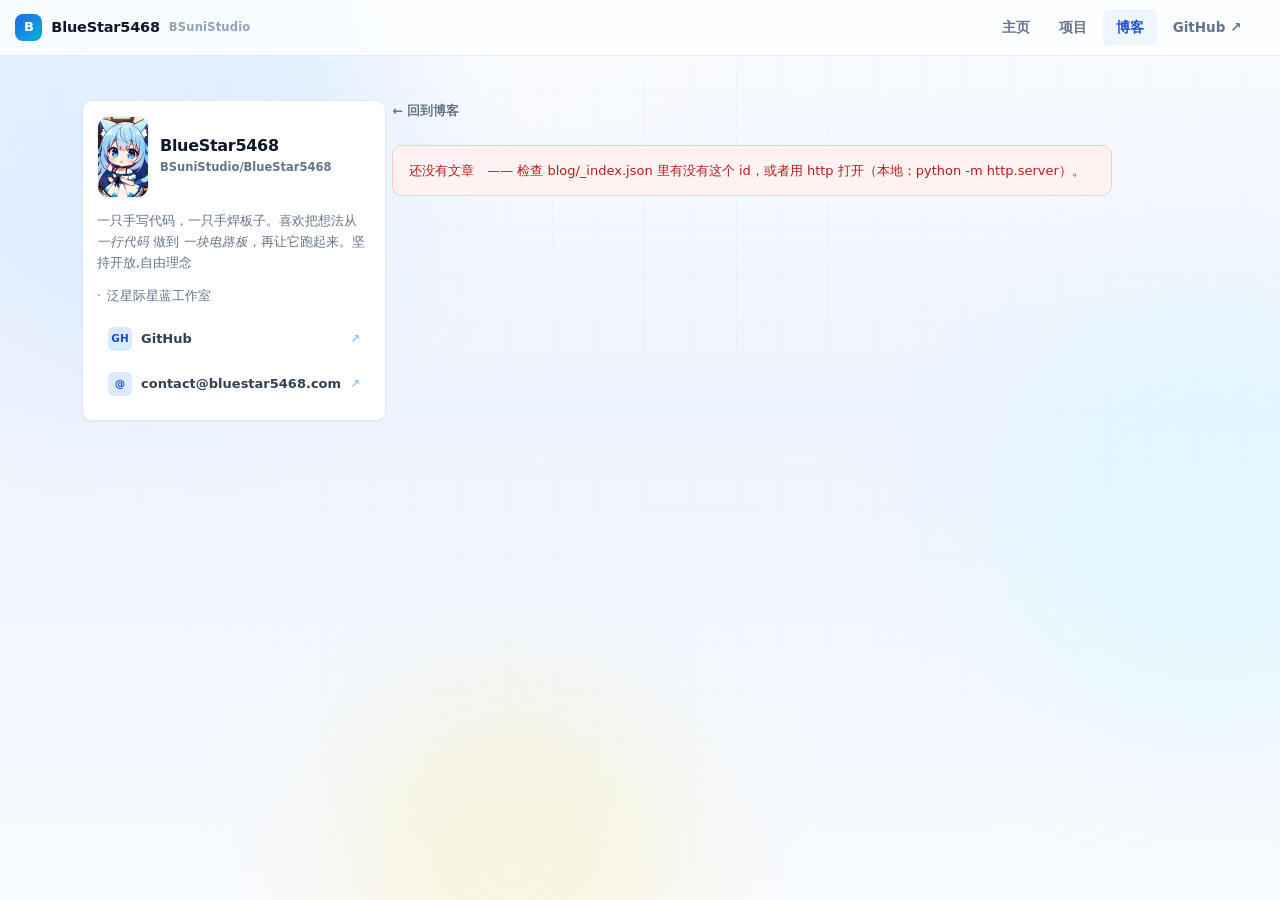
==== blog-post.html @ 3d9e4186 "feat: 博客区（可配置主页 + posts 组件 + 左侧个人介绍） - blog.html 主页由 blog/_home.json 的 blocks 生成，组件复用 blocks.js - bl" ====
<!DOCTYPE html>
<html lang="zh-CN" data-accent="blue">
<head>
<meta charset="UTF-8" />
<meta name="viewport" content="width=device-width, initial-scale=1" />
<title>文章 · BlueStar5468</title>
<meta name="description" content="博客文章。" />

<link rel="icon" href="data:image/svg+xml,%3Csvg xmlns='http://www.w3.org/2000/svg' viewBox='0 0 100 100'%3E%3Crect width='100' height='100' rx='16' fill='%232563eb'/%3E%3Ctext y='72' x='50' text-anchor='middle' font-size='58' fill='white' font-family='sans-serif'%3EB%3C/text%3E%3C/svg%3E" />

<link rel="stylesheet" href="css/style.css" />
</head>
<body data-section="blog">

<!-- ════════════ 顶部导航栏 ════════════ -->
<header class="topbar">
  <div class="topbar__inner">
    <a class="topbar__brand" href="index.html">
      <span class="topbar__logo" aria-hidden="true">B</span>
      <span data-fill="side.name">BlueStar</span>
      <small>BSuniStudio</small>
    </a>
    <nav class="topbar__nav" aria-label="站点导航" data-list="site.nav" data-item="navlink">
      <a class="topbar__link" href="index.html">主页</a>
      <a class="topbar__link" href="projects.html">项目</a>
      <a class="topbar__link is-active" href="blog.html">博客</a>
    </nav>
  </div>
</header>

<!-- 背景装饰 -->
<div class="bg" aria-hidden="true">
  <span class="bg__blob bg__blob--blue"></span>
  <span class="bg__blob bg__blob--cyan"></span>
  <span class="bg__blob bg__blob--amber"></span>
  <span class="bg__grid"></span>
</div>

<div class="blog-shell">

  <aside class="bside" aria-label="个人介绍">
    <div class="card bside__card">

      <div class="bside__head">
        <div class="avatar avatar--flat" data-cfg="side.avatar" data-avatar>
          <span class="avatar__letter" data-fill="side.avatar">YN</span>
        </div>
        <div class="bside__id">
          <h1 class="bside__name" data-cfg="side.name" data-fill="side.name">BlueStar</h1>
          <p class="bside__title" data-cfg="side.name" data-fill="side.title">软件 &amp; 硬件</p>
        </div>
      </div>

      <p class="bside__bio" data-cfg="side.bio" data-fill-html="side.bio">
        一只手写代码，一只手焊板子。
      </p>

      <ul class="bside__meta" data-cfg="side.meta" data-list="side.meta" data-item="meta">
        <li>泛星际蓝星工作室</li>
      </ul>

      <nav class="bside__links" data-cfg="side.links" data-list="side.links" data-item="link">
        <a class="link" href="https://github.com/BlueStar5468" target="_blank" rel="noopener">
          <span class="link__ico">GH</span>
          <span class="link__text">GitHub</span>
          <span class="link__arrow">↗</span>
        </a>
      </nav>

    </div>
  </aside>

  <!-- 文章内容：头部用 meta 生成，正文用 page.blocks -->
  <main class="bmain bmain--post">
    <a class="postback" href="blog.html">← 回到博客</a>
    <article class="ppost" id="ppost">
      <p class="pd-load">正在加载…</p>
    </article>
  </main>

</div>

<script src="js/config.js"></script>
<script src="js/content.js"></script>
<script src="js/render.js"></script>
<script src="js/blocks.js"></script>
<script src="js/blog.js"></script>
</body>
</html>
---- css/style.css ----
/* =========================================================
   个人主页 · 主题样式（Win11 / Fluent 扁平风）
   设计原则：
     · 扁平 —— 白底 + 1px 极淡描边，几乎不用投影，不用渐变按钮
     · 圆角保留但收小 —— 卡片 10px / 控件 6px / 头像 12px
     · 层级靠"描边 + 淡填充"表达，不靠阴影和位移
     · 主色蓝 + 白；软件板块蓝青、硬件板块琥珀橙，滚动切换时整体过渡
   ========================================================= */

:root {
  /* 主色：蓝 */
  --blue-50:  #eff6ff;
  --blue-100: #dbeafe;
  --blue-200: #bfdbfe;
  --blue-300: #93c5fd;
  --blue-400: #60a5fa;
  --blue-500: #3b82f6;
  --blue-600: #2563eb;
  --blue-700: #1d4ed8;

  /* 辅色 */
  --cyan-400: #22d3ee;
  --cyan-500: #06b6d4;
  --amber-100: #fef3c7;
  --amber-400: #fbbf24;
  --amber-500: #f59e0b;

  /* 中性色 */
  --ink:       #0f172a;
  --ink-soft:  #334155;
  --muted:     #64748b;
  --line:      #e5eaf1;          /* 描边：比之前的更淡 */
  --line-soft: rgba(15, 23, 42, .08);
  --white:     #ffffff;

  /* 当前板块强调色（JS 切换 html[data-accent]） */
  --accent:      var(--blue-600);
  --accent-2:    var(--cyan-500);
  --accent-soft: var(--blue-100);
  --accent-tint: var(--blue-50);

  /* 圆角：整体收小 */
  --radius:    10px;   /* 卡片 */
  --radius-sm: 6px;    /* 标签 / 按钮 / 图标块 */
  --radius-lg: 12px;   /* 头像 / 悬浮导航 */

  /* 投影：扁平化，只留极淡的一层 */
  --shadow-1: 0 1px 2px rgba(15, 23, 42, .05);
  --shadow-2: 0 4px 16px -8px rgba(15, 23, 42, .20);

  --ease: cubic-bezier(.65, .05, .36, 1);

  --side-w: 318px;

  /* 项目页左侧导航宽度（收起后只剩图标） */
  --pnav-w: 208px;
  --pnav-w-min: 54px;

  /* 顶部导航栏高度：翻页舞台要扣掉它，否则会被压在下面 */
  --topbar-h: 56px;
  /* 一屏可用的高度（舞台高度）：先给 100vh 兜底，支持 dvh 的浏览器下面再覆盖 */
  --stage-h: calc(100vh - var(--topbar-h));
}

/* 手机地址栏会伸缩，dvh 才是真正的可视高度 */
@supports (height: 100dvh) {
  :root { --stage-h: calc(100dvh - var(--topbar-h)); }
}

/* 硬件板块：强调色整体转橙 */
html[data-accent="amber"] {
  --accent:      var(--amber-500);
  --accent-2:    var(--amber-400);
  --accent-soft: var(--amber-100);
  --accent-tint: #fffbeb;
}

* { box-sizing: border-box; }

body {
  margin: 0;
  min-height: 100vh;
  /* Win11 优先用 Segoe UI Variable，找不到再退回系统字体 */
  font-family: "Segoe UI Variable Text", "Segoe UI", Inter, "PingFang SC",
               "Microsoft YaHei", system-ui, -apple-system, sans-serif;
  font-size: 15px;
  line-height: 1.7;
  color: var(--ink);
  background:
    radial-gradient(1200px 600px at 10% -10%, #ffffff 0%, transparent 60%),
    linear-gradient(180deg, #f9fbff 0%, #eef4ff 45%, #f8fbff 100%);
  background-attachment: fixed;
  -webkit-font-smoothing: antialiased;
}

/* ---------- 背景装饰 ---------- */
.bg { position: fixed; inset: 0; overflow: hidden; pointer-events: none; z-index: 0; }
.bg__blob { position: absolute; border-radius: 50%; filter: blur(70px); opacity: .4; }
.bg__blob--blue  { width: 520px; height: 520px; top: -160px; left: -120px; background: #bfdbfe; }
.bg__blob--cyan  { width: 420px; height: 420px; top: 34%; right: -140px;  background: #cffafe; }
.bg__blob--amber { width: 360px; height: 360px; bottom: -140px; left: 26%; background: #fde68a; opacity: .26; }
.bg__grid {
  position: absolute; inset: 0;
  background-image:
    linear-gradient(rgba(37, 99, 235, .045) 1px, transparent 1px),
    linear-gradient(90deg, rgba(37, 99, 235, .045) 1px, transparent 1px);
  background-size: 46px 46px;
  mask-image: radial-gradient(circle at 55% 25%, #000 0%, transparent 72%);
  -webkit-mask-image: radial-gradient(circle at 55% 25%, #000 0%, transparent 72%);
}

/* ---------- 顶部导航栏 ---------- */
.topbar {
  position: fixed; top: 0; left: 0; right: 0; z-index: 100;
  height: var(--topbar-h);
  display: flex; align-items: center;
  background: rgba(255, 255, 255, .74);
  border-bottom: 1px solid rgba(15, 23, 42, .07);
  backdrop-filter: blur(16px) saturate(160%);
  -webkit-backdrop-filter: blur(16px) saturate(160%);
}
.topbar__inner {
  width: 100%; max-width: 1560px; margin: 0 auto;
  padding: 0 clamp(12px, 2vw, 34px) 0 clamp(10px, 1.2vw, 22px);
  display: flex; align-items: center; gap: 10px;
}
.topbar__brand {
  display: inline-flex; align-items: center; gap: 9px;
  text-decoration: none; color: var(--ink);
  font-size: 14.5px; font-weight: 700; letter-spacing: -.2px;
  white-space: nowrap;
}
.topbar__logo {
  width: 27px; height: 27px; border-radius: 8px;
  display: grid; place-items: center;
  font-size: 13px; font-weight: 800; color: #fff;
  background: linear-gradient(135deg, var(--blue-600), var(--cyan-500));
}
.topbar__brand small {
  font-size: 11.5px; font-weight: 600; color: #94a3b8;
  letter-spacing: .2px;
}
.topbar__nav { margin-left: auto; display: flex; align-items: center; gap: 3px; }
.topbar__link {
  display: inline-flex; align-items: center; gap: 5px;
  padding: 7px 13px; border-radius: var(--radius-sm);
  font-size: 13.5px; font-weight: 600; color: var(--muted);
  text-decoration: none; white-space: nowrap;
  transition: background .18s, color .18s;
}
.topbar__link:hover { background: rgba(15, 23, 42, .05); color: var(--ink); }
.topbar__link.is-active { background: var(--blue-50); color: var(--blue-700); }
.topbar__link:focus-visible { outline: 2px solid var(--blue-300); outline-offset: 2px; }

/* ---------- 普通内容页（比如 test.html，不走滚动翻页） ---------- */
.page-main {
  position: relative; z-index: 1;
  max-width: 1040px;
  margin: 0 auto;
  padding:
    calc(var(--topbar-h) + clamp(26px, 6vh, 62px))
    clamp(16px, 3vw, 32px)
    clamp(40px, 8vh, 80px);
  display: grid;
  gap: clamp(14px, 2.2vh, 22px);
}
.page-main__head { display: grid; gap: 5px; }
.page-main__title { margin: 0; font-size: clamp(24px, 3.6vh, 36px); letter-spacing: -.8px; line-height: 1.25; }
.page-main__desc { margin: 0; color: var(--muted); max-width: 62ch; }
.page-main__actions { display: flex; flex-wrap: wrap; gap: 8px; }

/* 一格两列/三列的小网格（测试页演示用） */
.demo-grid { display: grid; gap: clamp(10px, 1.4vw, 14px); grid-template-columns: repeat(auto-fit, minmax(190px, 1fr)); }
.swatch { display: flex; align-items: center; gap: 10px; }
.swatch__dot { width: 26px; height: 26px; border-radius: 8px; flex: 0 0 26px; border: 1px solid rgba(15, 23, 42, .06); }

.debug-note {
  margin: 0; padding: 10px 13px;
  border-radius: var(--radius);
  font-size: 12.5px; line-height: 1.6;
  color: #92400e; background: #fffbeb; border: 1px solid #fde68a;
}
.debug-note code {
  font-size: .94em; padding: 1px 4px; border-radius: 3px;
  background: rgba(146, 64, 14, .08);
}

/* ---------- 项目 / 产品页（projects.html） ---------- */
.pbar { display: flex; align-items: center; gap: 12px; flex-wrap: wrap; }
.filters { display: flex; flex-wrap: wrap; gap: 6px; }
.filter {
  display: inline-flex; align-items: center;
  padding: 5px 11px; border-radius: var(--radius-sm);
  font: inherit; font-size: 12.5px; font-weight: 600;
  color: var(--muted); background: var(--white);
  border: 1px solid var(--line); cursor: pointer;
  transition: background .16s, color .16s, border-color .16s;
}
.filter:hover { color: var(--ink); border-color: var(--blue-200); }
.filter.is-active { color: var(--blue-700); background: var(--blue-50); border-color: var(--blue-100); }
.filter__n { margin-left: 6px; font-size: 11px; font-weight: 700; opacity: .6; }
.pbar__count { margin-left: auto; font-size: 12.5px; font-weight: 600; color: #94a3b8; }

.pgrid {
  display: grid; gap: clamp(12px, 1.6vw, 16px);
  grid-template-columns: repeat(auto-fill, minmax(272px, 1fr));
  align-items: start;
}
.pcard {
  display: flex; flex-direction: column; min-width: 0;
  background: var(--white); border: 1px solid var(--line);
  border-radius: var(--radius); box-shadow: var(--shadow-1);
  overflow: hidden;
  transition: transform .2s var(--ease), box-shadow .2s, border-color .2s;
}
.pcard:hover { transform: translateY(-2px); box-shadow: var(--shadow-2); border-color: var(--blue-100); }
.pcard[data-featured="1"] { grid-column: span 2; }
.pcard.is-off { display: none; }

.pcard__cover {
  position: relative; aspect-ratio: 16 / 9;
  display: grid; place-items: center; overflow: hidden;
  background: linear-gradient(135deg, #eef4ff 0%, #e6f7fb 100%);
}
.pcard[data-featured="1"] .pcard__cover { aspect-ratio: 21 / 9; }
.pcard__img { width: 100%; height: 100%; object-fit: cover; display: block; }
.pcard__ph { font-size: 38px; line-height: 1; }
.pcard__phimg { max-width: 46%; max-height: 62%; object-fit: contain; border-radius: 7px; }
.pcard__status {
  position: absolute; top: 9px; left: 9px;
  padding: 3px 8px; border-radius: 999px;
  font-size: 11px; font-weight: 700; letter-spacing: .2px;
  background: rgba(255, 255, 255, .9);
  border: 1px solid rgba(15, 23, 42, .06);
}
.pcard__status--wip      { color: var(--blue-700); }
.pcard__status--done     { color: #0f766e; }
.pcard__status--archived { color: var(--muted); }
.pcard__status--idea     { color: #b45309; }

.pcard__body { display: grid; gap: 6px; padding: 13px 14px 0; }
.pcard__title { margin: 0; font-size: 15.5px; letter-spacing: -.2px; line-height: 1.3; }
.pcard__sum  { margin: 0; font-size: 13px; line-height: 1.55; color: var(--muted); }
.pcard__desc { margin: 0; font-size: 12.5px; line-height: 1.6; color: var(--muted); }
.pcard__foot {
  display: flex; align-items: center; gap: 8px;
  margin-top: auto; padding: 12px 14px 13px;
}
.pcard__year { font-size: 11.5px; font-weight: 600; color: #94a3b8; }
.pcard__links { margin-left: auto; display: flex; gap: 6px; }
.pcard__link {
  padding: 4px 9px; border-radius: var(--radius-sm);
  font-size: 12.5px; font-weight: 600; text-decoration: none;
  color: var(--muted); background: var(--white); border: 1px solid var(--line);
  transition: background .16s, color .16s, border-color .16s;
}
.pcard__link:hover { color: var(--blue-700); background: var(--blue-50); border-color: var(--blue-100); }
.pcard__link--primary { color: #fff; background: var(--blue-600); border-color: transparent; }
.pcard__link--primary:hover { color: #fff; background: var(--blue-700); }

.chips--sm { gap: 4px; }
.chip--sm { padding: 2px 7px; font-size: 11px; }

.pgrid__empty {
  margin: 0; padding: 28px 16px; text-align: center;
  color: #94a3b8; font-size: 13px;
  border: 1px dashed var(--line); border-radius: var(--radius);
}

@media (max-width: 720px) {
  .pcard[data-featured="1"] { grid-column: auto; }
  .pcard[data-featured="1"] .pcard__cover { aspect-ratio: 16 / 9; }
  .pbar__count { margin-left: 0; }
}

/* 整张卡片可点：标题里的链接用 ::after 撑满，卡片内的按钮再抬到上面 */
.pcard { position: relative; }
.pcard__go { color: inherit; text-decoration: none; }
.pcard__go::after { content: ""; position: absolute; inset: 0; z-index: 1; }
.pcard:hover .pcard__go { color: var(--blue-700); }
.pcard__links { position: relative; z-index: 2; }
.pcard__status { z-index: 2; }

/* ---------- 项目页外壳：左侧导航 + 右侧内容 ---------- */
.page-shell {
  position: relative; z-index: 1;
  max-width: 1280px; margin: 0 auto;
  padding:
    calc(var(--topbar-h) + clamp(22px, 5vh, 46px))
    clamp(16px, 3vw, 32px)
    clamp(40px, 8vh, 80px);
  display: grid;
  grid-template-columns: var(--pnav-w) minmax(0, 1fr);
  gap: clamp(16px, 2vw, 28px);
  align-items: start;
  transition: grid-template-columns .22s var(--ease);
}
html.pnav-collapsed .page-shell { grid-template-columns: var(--pnav-w-min) minmax(0, 1fr); }
/* 放进外壳里的 .page-main 不再自己留边距 */
.page-shell > .page-main { padding: 0; margin: 0; max-width: none; }

/* ---------- 项目侧边栏 ---------- */
.pnav { position: sticky; top: calc(var(--topbar-h) + 20px); min-width: 0; }
.pnav__toggle {
  display: inline-flex; align-items: center; justify-content: center;
  width: 28px; height: 28px; margin-bottom: 8px;
  background: var(--white); border: 1px solid var(--line);
  border-radius: var(--radius-sm); color: var(--muted); cursor: pointer;
  transition: border-color .16s, color .16s, background .16s;
}
.pnav__toggle:hover { border-color: var(--blue-200); color: var(--blue-700); background: var(--blue-50); }
.pnav__bars { display: block; width: 13px; height: 1.5px; background: currentColor;
  box-shadow: 0 -4px 0 currentColor, 0 4px 0 currentColor; }

.pnav__items { display: grid; gap: 2px; }
.pnav__group { display: grid; gap: 1px; }
.pnav__item {
  display: flex; align-items: center; gap: 8px;
  padding: 7px 9px; border-radius: var(--radius-sm);
  font-size: 13px; font-weight: 600; color: var(--muted);
  text-decoration: none;
  transition: background .16s, color .16s;
}
.pnav__item:hover { background: rgba(15, 23, 42, .045); color: var(--ink); }
.pnav__item.is-active { background: var(--blue-50); color: var(--blue-700); }
.pnav__ico { flex: 0 0 auto; width: 20px; text-align: center; font-size: 14px; }
/* 图标也可以是一张图片（card.icon 写成 assets/xxx.png） */
.pnav__img {
  display: block; width: 17px; height: 17px; margin: 0 auto;
  object-fit: contain; border-radius: 4px;
}
.pnav__label { min-width: 0; overflow: hidden; text-overflow: ellipsis; white-space: nowrap; }

.pnav__toc {
  display: grid; gap: 1px;
  margin: 3px 0 7px 10px; padding-left: 9px;
  border-left: 1px solid var(--line);
}
.pnav__toc-item {
  padding: 4px 7px; border-radius: 5px;
  font-size: 12px; color: #94a3b8; text-decoration: none;
  overflow: hidden; text-overflow: ellipsis; white-space: nowrap;
  transition: background .16s, color .16s;
}
.pnav__toc-item:hover { background: var(--blue-50); color: var(--blue-700); }
.pnav__toc-item.is-active { background: var(--blue-50); color: var(--blue-700); font-weight: 600; }

/* 收起：只剩图标 */
html.pnav-collapsed .pnav__label,
html.pnav-collapsed .pnav__toc { display: none; }
html.pnav-collapsed .pnav__item { justify-content: center; padding: 8px 0; }

/* ---------- 详情页（project.html）---------- */
.pd-main { display: grid; gap: clamp(16px, 3vh, 28px); min-width: 0; max-width: 900px; }

.blk { display: grid; gap: 10px; min-width: 0; }
.blk__title { margin: 0; font-size: 18px; letter-spacing: -.3px; }
.blk__warn {
  margin: 0; padding: 10px 13px; border-radius: var(--radius);
  font-size: 12.5px; color: #92400e; background: #fffbeb; border: 1px solid #fde68a;
}
.lderr {
  margin: 0; padding: 14px 16px; border-radius: var(--radius);
  font-size: 13px; line-height: 1.65; color: #b91c1c; background: #fef2f2; border: 1px solid #fecaca;
}
.pd-load { margin: 0; padding: 28px 0; font-size: 13px; color: #94a3b8; }

/* hero */
.phero {
  display: grid; grid-template-columns: minmax(0, 1fr) 220px; gap: 20px;
  align-items: center; padding-bottom: 16px; border-bottom: 1px solid var(--line);
}
.phero__title { margin: 4px 0 0; font-size: clamp(25px, 4vh, 36px); letter-spacing: -.9px; line-height: 1.2; }
.phero__sub { margin: 6px 0 0; font-size: 13.5px; line-height: 1.65; color: var(--muted); max-width: 56ch; }
.phero__meta { display: flex; flex-wrap: wrap; gap: 18px; margin: 14px 0 0; padding: 0; list-style: none; }
.phero__meta li { display: grid; gap: 1px; }
.phero__meta span { font-size: 10.5px; font-weight: 600; letter-spacing: .3px; color: #94a3b8; }
.phero__meta b { font-size: 13.5px; }
.phero__side {
  display: grid; place-items: center; aspect-ratio: 4 / 3; overflow: hidden;
  border-radius: var(--radius); border: 1px solid var(--line);
  background: linear-gradient(135deg, #eef4ff, #e6f7fb);
}
.phero__img { width: 100%; height: 100%; object-fit: cover; display: block; }
.phero__ph { font-size: 46px; }
.phero__phimg { max-width: 58%; max-height: 64%; object-fit: contain; border-radius: 9px; }
@media (max-width: 720px) {
  .phero { grid-template-columns: minmax(0, 1fr); gap: 14px; }
  .phero__side { order: -1; aspect-ratio: 16 / 9; }
}

/* 富文本 */
.prose { font-size: 14px; line-height: 1.78; color: var(--ink-soft); }
.prose p { margin: 0 0 10px; }
.prose p:last-child { margin-bottom: 0; }
.prose a { color: var(--blue-700); }
.prose strong { color: var(--ink); }
.prose code {
  padding: 1px 5px; border-radius: 4px; font-size: .92em;
  color: var(--blue-700); background: var(--blue-50);
}

/* 列表 */
.plist { margin: 0; display: grid; gap: 5px; font-size: 13.5px; line-height: 1.65; color: var(--ink-soft); padding-left: 1.2em; }
.plist--bullet { list-style: disc; }
.plist--number { list-style: decimal; }
.plist--check { list-style: none; padding-left: 0; }
.plist--check li { position: relative; padding-left: 1.6em; }
.plist--check li::before {
  content: "✓"; position: absolute; left: 0; top: 0;
  color: var(--blue-600); font-weight: 800;
}

/* 小卡片网格 */
.bcards { display: grid; gap: 10px; grid-template-columns: repeat(var(--cols, 3), minmax(0, 1fr)); }
.bcard {
  padding: 12px 13px; background: var(--white);
  border: 1px solid var(--line); border-radius: var(--radius); box-shadow: var(--shadow-1);
}
.bcard__ico { font-size: 19px; line-height: 1; }
.bcard__title { margin: 5px 0 0; font-size: 13.5px; letter-spacing: -.1px; }
.bcard__desc { margin: 3px 0 0; font-size: 12.5px; line-height: 1.6; color: var(--muted); }
@media (max-width: 720px) { .bcards { grid-template-columns: repeat(auto-fit, minmax(150px, 1fr)); } }

/* 数字 */
.bstats { display: grid; gap: 10px; grid-template-columns: repeat(auto-fit, minmax(118px, 1fr)); }
.bstat {
  padding: 12px 14px; background: var(--white);
  border: 1px solid var(--line); border-radius: var(--radius);
}
.bstat b { display: block; font-size: 22px; letter-spacing: -.6px; line-height: 1.15; }
.bstat span { font-size: 11.5px; font-weight: 600; color: #94a3b8; }

/* 参数表 */
.specs {
  width: 100%; border-collapse: collapse; font-size: 13.5px;
  background: var(--white); border: 1px solid var(--line);
  border-radius: var(--radius); overflow: hidden;
}
.specs th, .specs td { padding: 9px 13px; text-align: left; border-bottom: 1px solid var(--line); }
.specs tr:last-child th, .specs tr:last-child td { border-bottom: 0; }
.specs th { width: 32%; font-weight: 600; color: var(--muted); background: #fbfdff; }
.specs td { color: var(--ink-soft); }

/* 代码块 */
.codeblk { position: relative; border-radius: var(--radius); background: #0f172a; overflow: hidden; }
.codeblk pre { margin: 0; padding: 15px 16px; overflow-x: auto; }
.codeblk code {
  font-family: ui-monospace, SFMono-Regular, Consolas, "Liberation Mono", monospace;
  font-size: 12.5px; line-height: 1.72; color: #e2e8f0; white-space: pre;
}
.codeblk__lang {
  position: absolute; top: 8px; right: 11px;
  font-size: 10px; font-weight: 700; letter-spacing: .6px; text-transform: uppercase;
  color: #64748b;
}

/* 图片 / 图集 */
.fig { margin: 0; display: grid; gap: 6px; }
.fig__img {
  width: 100%; display: block; border-radius: var(--radius);
  border: 1px solid var(--line); background: #f8fafc;
}
.fig__cap { font-size: 12px; color: #94a3b8; text-align: center; }
.gal { display: grid; gap: 10px; grid-template-columns: repeat(var(--cols, 2), minmax(0, 1fr)); }
@media (max-width: 620px) { .gal { grid-template-columns: repeat(auto-fit, minmax(140px, 1fr)); } }

/* 时间线 */
.ptl { margin: 0; padding: 0; list-style: none; display: grid; gap: 15px; }
.ptl__item {
  position: relative; padding-left: 16px;
  display: grid; grid-template-columns: 72px minmax(0, 1fr); gap: 12px;
}
.ptl__item::before {
  content: ""; position: absolute; left: 0; top: 6px;
  width: 7px; height: 7px; border-radius: 50%;
  background: var(--blue-500); box-shadow: 0 0 0 3px var(--blue-50);
}
.ptl__item::after {
  content: ""; position: absolute; left: 3px; top: 19px; bottom: -15px;
  width: 1px; background: var(--line);
}
.ptl__item:last-child::after { display: none; }
.ptl__time { padding-top: 2px; font-size: 12px; font-weight: 700; color: var(--blue-700); }
.ptl__title { margin: 0; font-size: 13.5px; }
.ptl__desc { margin: 3px 0 0; font-size: 12.5px; line-height: 1.6; color: var(--muted); }
@media (max-width: 620px) {
  .ptl__item { grid-template-columns: minmax(0, 1fr); gap: 1px; }
}

/* 引用 */
.bquote {
  margin: 0; padding: 12px 16px;
  border-left: 3px solid var(--blue-300); border-radius: 0 var(--radius) var(--radius) 0;
  background: var(--blue-50);
}
.bquote p { margin: 0; font-size: 14px; line-height: 1.75; color: var(--ink-soft); }
.bquote cite { display: block; margin-top: 6px; font-size: 12px; font-style: normal; color: var(--muted); }

/* 视频 */
.bvideo {
  position: relative; aspect-ratio: 16 / 9; overflow: hidden;
  border-radius: var(--radius); background: #0f172a;
}
.bvideo iframe { position: absolute; inset: 0; width: 100%; height: 100%; border: 0; }
.bvideo--empty {
  display: grid; place-items: center;
  background: #f1f5f9; color: #94a3b8; font-size: 13px;
}

/* 分隔线 */
.bdiv { margin: 4px 0; border: 0; border-top: 1px solid var(--line); }

/* 窄屏：侧边栏变成顶部一条横向滚动条 */
@media (max-width: 900px) {
  .page-shell,
  html.pnav-collapsed .page-shell { grid-template-columns: minmax(0, 1fr); }
  .pnav {
    position: static; display: flex; align-items: center; gap: 8px;
    margin: 0 calc(-1 * clamp(16px, 3vw, 32px));
    padding: 0 clamp(16px, 3vw, 32px) 6px;
    overflow-x: auto; -webkit-overflow-scrolling: touch;
  }
  .pnav__toggle { display: none; }
  .pnav__items { display: flex; gap: 4px; }
  .pnav__group { display: flex; gap: 4px; }
  .pnav__item { white-space: nowrap; border: 1px solid var(--line); background: var(--white); }
  .pnav__item.is-active { border-color: var(--blue-100); }
  .pnav__toc { display: none !important; }
  html.pnav-collapsed .pnav__label { display: inline; }
  html.pnav-collapsed .pnav__item { padding: 7px 9px; }
}

/* ---------- 博客（blog.html / blog-post.html） ---------- */
.blog-shell {
  position: relative; z-index: 1;
  max-width: 1180px; margin: 0 auto;
  padding:
    calc(var(--topbar-h) + clamp(20px, 5vh, 44px))
    clamp(16px, 3vw, 32px)
    clamp(40px, 8vh, 80px);
  display: grid;
  grid-template-columns: 282px minmax(0, 1fr);
  gap: clamp(16px, 2.2vw, 30px);
  align-items: start;
}

/* 左边：个人介绍（不占满高度，下面留白给以后的东西） */
.bside { position: sticky; top: calc(var(--topbar-h) + 18px); display: grid; gap: 14px; min-width: 0; }
.bside__card { display: grid; gap: 12px; padding: 15px 14px; }
.bside__head { display: flex; align-items: center; gap: 11px; }
.bside__id { min-width: 0; }
.bside__name { margin: 0; font-size: 16px; letter-spacing: -.3px; line-height: 1.25; }
.bside__title {
  margin: 2px 0 0; font-size: 11.5px; font-weight: 600; color: var(--muted);
  overflow: hidden; text-overflow: ellipsis; white-space: nowrap;
}
.bside__bio { margin: 0; font-size: 12.5px; line-height: 1.68; color: var(--muted); }
.bside__meta {
  margin: 0; padding: 0; list-style: none;
  display: grid; gap: 5px; font-size: 12.5px; color: var(--muted);
}
.bside__meta .ico { margin-right: 6px; }
.bside__links { display: grid; gap: 3px; }

/* 头像的纯 CSS 版本（没有图片时显示字母） */
.avatar--flat {
  width: 52px; height: 52px; flex: 0 0 52px;
  display: grid; place-items: center;
  background: linear-gradient(135deg, var(--blue-600), var(--cyan-500));
  color: #fff; font-size: 19px; font-weight: 800; letter-spacing: -.4px;
}
.avatar--flat .avatar__letter { line-height: 1; }

/* 右边：内容 */
.bmain { display: grid; gap: clamp(14px, 2.6vh, 24px); min-width: 0; max-width: 760px; }
.bmain--post { max-width: 720px; }
.ppost { display: grid; gap: clamp(14px, 2.6vh, 24px); min-width: 0; }

/* 文章列表（posts 组件） */
.posts { display: grid; gap: 8px; }
.post {
  display: flex; gap: 13px; padding: 12px 13px;
  background: var(--white); border: 1px solid var(--line);
  border-radius: var(--radius); box-shadow: var(--shadow-1);
  text-decoration: none; color: inherit;
  transition: border-color .16s, background .16s, transform .16s, box-shadow .16s;
}
.post:hover {
  border-color: var(--blue-100); background: #fbfdff;
  transform: translateY(-1px); box-shadow: var(--shadow-2);
}
.post__thumb {
  width: 92px; height: 68px; flex: 0 0 92px;
  object-fit: cover; border-radius: var(--radius-sm);
  border: 1px solid var(--line);
}
.post__body { display: grid; gap: 3px; min-width: 0; }
.post__head { display: flex; align-items: center; gap: 8px; flex-wrap: wrap; }
.post__date { font-size: 11.5px; font-weight: 600; color: #94a3b8; font-variant-numeric: tabular-nums; }
.post__tags { display: flex; gap: 4px; }
.post__title { font-size: 14.5px; font-weight: 700; letter-spacing: -.2px; line-height: 1.4; }
.post:hover .post__title { color: var(--blue-700); }
.post__sum { font-size: 12.5px; line-height: 1.62; color: var(--muted); }
.posts__count { margin: 4px 0 0; font-size: 11.5px; color: #94a3b8; }
.posts__empty {
  margin: 0; padding: 24px 16px; text-align: center;
  font-size: 13px; color: #94a3b8;
  border: 1px dashed var(--line); border-radius: var(--radius);
}

/* 文章页头部 */
.postback {
  display: inline-flex; align-items: center; gap: 5px;
  font-size: 12.5px; font-weight: 600; color: var(--muted); text-decoration: none;
}
.postback:hover { color: var(--blue-700); }
.posthead { display: grid; gap: 6px; padding-bottom: 15px; border-bottom: 1px solid var(--line); }
.posthead__top { display: flex; align-items: center; gap: 8px; flex-wrap: wrap; }
.posthead__date { font-size: 11.5px; font-weight: 600; color: #94a3b8; font-variant-numeric: tabular-nums; }
.posthead__tags { display: flex; gap: 4px; }
.posthead__title { margin: 0; font-size: clamp(21px, 3.4vh, 29px); letter-spacing: -.7px; line-height: 1.3; }
.posthead__sum { margin: 0; font-size: 13.5px; line-height: 1.68; color: var(--muted); }

/* 窄屏：单列，介绍卡在最上面（不吸顶） */
@media (max-width: 900px) {
  .blog-shell { grid-template-columns: minmax(0, 1fr); }
  .bside { position: static; }
  .bside__card { display: grid; grid-template-columns: 1fr; }
  .bmain, .bmain--post { max-width: none; }
}

/* ---------- 布局（首页：左栏 + 右侧滚动舞台） ---------- */
.app {
  position: relative;
  z-index: 1;
  max-width: 1560px;
  margin: 0 auto;
  /* 顶部留出导航栏的位置：这样 deck 的起点正好是舞台吸顶的位置 */
  padding: var(--topbar-h) clamp(18px, 2vw, 34px) 0 clamp(6px, .8vw, 12px);
  display: grid;
  grid-template-columns: var(--side-w) minmax(0, 1fr);
  gap: clamp(16px, 1.6vw, 26px);
  align-items: start;
}

/* 扁平卡片：白底 + 极淡描边 + 一层薄投影 */
.card {
  background: var(--white);
  border: 1px solid var(--line);
  border-radius: var(--radius);
  box-shadow: var(--shadow-1);
}

/* =========================================================
   左侧：贴边停靠的浅蓝渐变介绍栏
   ========================================================= */
.sidebar {
  position: sticky;
  /* 同样要避开导航栏 */
  top: calc(var(--topbar-h) + 14px);
  height: calc(var(--stage-h) - 28px);
  min-width: 0;
}
.sidebar::before {
  content: "";
  position: absolute; left: 0; top: 0; bottom: 0;
  width: 3px; z-index: 2;
  border-radius: 0 3px 3px 0;
  background: linear-gradient(180deg, var(--blue-600), var(--cyan-400) 55%, var(--blue-200));
}

.profile {
  position: relative;
  height: 100%;
  overflow-y: auto;
  overscroll-behavior: contain;
  display: flex;
  flex-direction: column;
  padding: 22px 18px 16px 20px;
  /* 浅蓝渐变（保留你上一版要的效果） */
  background:
    radial-gradient(120% 55% at 0% 0%, #dbeafe 0%, rgba(219, 234, 254, 0) 60%),
    linear-gradient(168deg, #eaf3ff 0%, #fbfdff 40%, #e7f3ff 100%);
  border: 1px solid #dbeafe;
  border-left: 0;
  border-radius: 0 var(--radius-lg) var(--radius-lg) 0;
  box-shadow: var(--shadow-1);
  scrollbar-width: thin;
  scrollbar-color: #c3dcf9 transparent;
}
.profile::-webkit-scrollbar { width: 6px; }
.profile::-webkit-scrollbar-thumb { background: #c3dcf9; border-radius: 99px; }
.profile::-webkit-scrollbar-track { background: transparent; }

.profile__top { display: flex; align-items: flex-start; justify-content: space-between; gap: 10px; }

.avatar {
  width: 82px; height: 82px;
  border-radius: var(--radius-lg);
  overflow: hidden;
  border: 1px solid rgba(255, 255, 255, .9);
  box-shadow: var(--shadow-1);
}
.avatar svg, .avatar__img {
  width: 100%; height: 100%; display: block;
  object-fit: cover;                 /* 换成真图后居中裁成正方形 */
  object-position: 50% 35%;          /* 人像一般脸偏上；想调裁切位置改这里 */
  background: var(--white);
}

.status {
  display: inline-flex; align-items: center; gap: 6px;
  padding: 4px 10px; border-radius: var(--radius-sm);
  font-size: 12px; font-weight: 600; color: #047857;
  background: #ecfdf5; border: 1px solid #a7f3d0;
  white-space: nowrap;
}
.status__dot { width: 6px; height: 6px; border-radius: 50%; background: #10b981; }

.profile__name { margin: 16px 0 2px; font-size: 24px; line-height: 1.25; letter-spacing: -.4px; }
.profile__title {
  margin: 0; font-size: 13.5px; font-weight: 600;
  color: var(--accent);
  transition: color .5s var(--ease);
}
.profile__title .slash { color: var(--blue-300); margin: 0 2px; }

.profile__meta {
  list-style: none; margin: 14px 0 0; padding: 0;
  display: grid; gap: 6px; font-size: 13px; color: var(--ink-soft);
}
.profile__meta .ico { margin-right: 6px; }

.profile__bio { margin: 14px 0 0; font-size: 13px; color: var(--muted); }
.profile__bio em {
  font-style: normal; font-weight: 700; color: var(--blue-700);
  background: rgba(37, 99, 235, .10);
  border-radius: 4px; padding: 0 3px;
}

.profile__foot {
  margin: auto 0 0; padding-top: 16px;
  font-size: 11.5px; color: #8fb0d4; text-align: center; line-height: 1.6;
}

.divider { height: 1px; margin: 16px 0 12px; background: var(--line); }

.side-heading {
  margin: 0 0 8px; font-size: 11.5px; font-weight: 700;
  letter-spacing: 1.2px; text-transform: uppercase; color: #7d9ec4;
}

/* ---------- 标签 / 徽章：小圆角矩形，更 Fluent ---------- */
.chips { display: flex; flex-wrap: wrap; gap: 5px; }

.chip {
  display: inline-block;
  padding: 3px 9px; border-radius: var(--radius-sm);
  font-size: 12px; font-weight: 600;
  color: var(--blue-700); background: var(--blue-50); border: 1px solid var(--blue-100);
  white-space: nowrap;
}
.chip--blue  { color: var(--blue-700); background: var(--blue-50); border-color: var(--blue-100); }
.chip--amber { color: #b45309; background: #fffbeb; border-color: #fde68a; }

/* ---------- 侧栏链接 ---------- */
.links { display: grid; gap: 4px; }

.link {
  display: flex; align-items: center; gap: 9px;
  padding: 8px 10px; border-radius: var(--radius-sm);
  text-decoration: none; color: var(--ink-soft);
  font-size: 13px; font-weight: 600;
  border: 1px solid transparent;
  transition: background .18s, border-color .18s, color .18s;
}
.link:hover { background: var(--white); border-color: var(--blue-200); color: var(--blue-700); }
.link__ico {
  width: 24px; height: 24px; flex: 0 0 24px;
  display: grid; place-items: center; border-radius: var(--radius-sm);
  font-size: 10.5px; font-weight: 800;
  color: var(--blue-700); background: var(--blue-100);
}
.link__text { flex: 1; min-width: 0; overflow: hidden; text-overflow: ellipsis; white-space: nowrap; }
.link__arrow { color: var(--blue-300); font-size: 12px; }

/* =========================================================
   右侧：滚动跑道 + 钉住的舞台
   ========================================================= */
.main { min-width: 0; }

.deck {
  /* 跑道 = 页数 × 舞台高度；舞台高度已经扣掉了顶部导航栏 */
  height: calc(var(--pages, 4) * var(--stage-h));
  position: relative;
}

.stage {
  position: sticky;
  /* 吸在导航栏下面，不是吸在 0，否则会被栏压住 56px */
  top: var(--topbar-h);
  height: var(--stage-h);
  overflow: hidden;
  isolation: isolate;
}

/* 背景光晕：两块叠加，按当前板块交叉淡入 */
.glow {
  position: absolute; inset: -12%;
  pointer-events: none; opacity: 0; z-index: 0;
  transition: opacity .9s var(--ease);
}
.glow--blue {
  background:
    radial-gradient(46% 40% at 80% 16%, rgba(59, 130, 246, .22), transparent 70%),
    radial-gradient(40% 34% at 10% 88%, rgba(34, 211, 238, .18), transparent 70%);
}
.glow--amber {
  background:
    radial-gradient(46% 40% at 80% 16%, rgba(245, 158, 11, .20), transparent 70%),
    radial-gradient(40% 34% at 10% 88%, rgba(251, 191, 36, .16), transparent 70%);
}
html[data-accent="blue"]  .glow--blue  { opacity: 1; }
html[data-accent="amber"] .glow--amber { opacity: 1; }

/* 顶部进度线 */
.stage__progress {
  position: absolute; left: 0; right: 0; top: 0; height: 2px;
  background: rgba(15, 23, 42, .05); z-index: 7;
}
.stage__progress i {
  display: block; height: 100%; width: 0;
  background: var(--accent);
  transition: background .5s var(--ease);
}

/* ---------- 页面 ---------- */
.page {
  position: absolute;
  inset: 0;
  z-index: 1;
  display: flex;
  align-items: center;
  padding:
    clamp(52px, 8vh, 84px)
    clamp(64px, 6vw, 100px)
    clamp(46px, 7vh, 76px)
    clamp(20px, 3vw, 40px);
  will-change: transform, opacity, filter;
}
/* 兜底：JS 没跑起来时只显示第一页 */
.page:not(.is-active) { opacity: 0; }

/* ---------- 每页的边框：低调地暗示"这是一页" ---------- */
.page::before {
  content: "";
  position: absolute; inset: 12px;
  border: 1px solid rgba(15, 23, 42, .07);
  border-radius: 14px;
  pointer-events: none;
  z-index: 0;
  transition: border-color .5s var(--ease);
}
/* 当前页的边框跟着板块色调微调一下 */
html[data-accent="blue"]  .page.is-active::before { border-color: rgba(37, 99, 235, .11); }
html[data-accent="amber"] .page.is-active::before { border-color: rgba(245, 158, 11, .16); }

/* ---------- 背景装饰层：在内容后面，被边框裁切 ---------- */
.deco {
  position: absolute; inset: 12px;
  border-radius: 14px;
  overflow: hidden;
  pointer-events: none;
  z-index: 1;
}
.deco > * { position: absolute; }
.deco svg, .deco img { display: block; }
.deco pre { margin: 0; white-space: pre; }

/* 通用小词标 */
.deco__tok {
  font: 700 12px/1 Consolas, "Courier New", monospace;
  color: var(--blue-600);
  letter-spacing: .5px; opacity: .18; white-space: nowrap;
}

/* ── 第 1 页 · 概览：软件 ↔ 硬件 ── */
#page-overview .deco__bridge { right: 54px; top: 50%; transform: translateY(-50%); width: min(21%, 220px); opacity: .34; }
#page-overview .deco__tok--1 { left: 50%; top: 12%; font-size: 28px; }
#page-overview .deco__tok--2 { left: 41%; top: 22%; }
#page-overview .deco__tok--3 { left: 2%;  bottom: 8%; }
#page-overview .deco__tok--4 { right: 27%; top: 16%; }
#page-overview .deco__tok--5 { left: 26%; bottom: 6%; font-size: 26px; }

/* ── 第 2 页 · 软件开发：C / C++ / C# 堆叠 + OpenGL + Tux + 二进制 / ELF ── */
/* 三个六边形按"下面两个、上面一个"堆起来：
   下面两个等宽并排 ⇒ 中心距 = 宽度（正六边形正好边贴边）；
   上面那个宽度略大、水平居中骑在接缝上，底边落在两个下面的"肩线"上 */
.hexstack {
  position: absolute; right: 40px; top: 46%; margin-top: -103px;
  width: 192px; height: 206px;
  opacity: .55;
  transform: scale(var(--hex-scale, 1));
  transform-origin: 50% 50%;
}
.hexstack__item { position: absolute; display: block; }
.hexstack__c   { left: 0;    bottom: 0;    width: 96px; }   /* 左下 */
.hexstack__cpp { left: 96px; bottom: 0;    width: 96px; }   /* 右下，与 C 贴边 */
.hexstack__cs  { left: 40px; bottom: 78px; width: 112px; }  /* 上面那个（更大） */

#page-software .deco__gl  { right: 54px; top: 7%; width: min(15%, 152px); opacity: .5; }
#page-software .deco__tux { right: 54px; bottom: 7%; width: min(12%, 120px); opacity: .5; }
#page-software .deco__bin {
  left: 2%; bottom: 2.5%; opacity: .16;
  font: 10.5px/1.85 Consolas, "Courier New", monospace;
  color: var(--blue-700); letter-spacing: .5px;
}
#page-software .deco__elf {
  right: 26%; bottom: 2.5%; opacity: .17; text-align: right;
  font: 10.5px/1.75 Consolas, "Courier New", monospace;
  color: var(--blue-700);
}

/* ── 第 3 页 · 硬件开发：PCB 走线 + 丝印层 + 我的板子 ── */
#page-hardware .deco__pcb { left: 0; top: 0; width: 100%; height: 100%; opacity: .4; }

/* 项目实物 / 走线图 */
.deco-shot {
  -webkit-mask-image: radial-gradient(ellipse 82% 82% at 50% 50%, #000 58%, transparent 100%);
          mask-image: radial-gradient(ellipse 82% 82% at 50% 50%, #000 58%, transparent 100%);
}
/* PCB 走线图：整张放大铺在右上角，当背景纹理用（那边最空，不挡正文） */
.deco__layout {
  right: -5%; top: -7%;
  width: 84%;
  opacity: .17;
  transform: rotate(-3deg);
  /* 淡出偏向"左下"，因为左下压着正文 */
  -webkit-mask-image: radial-gradient(ellipse 74% 74% at 66% 34%, #000 42%, transparent 100%);
          mask-image: radial-gradient(ellipse 74% 74% at 66% 34%, #000 42%, transparent 100%);
}
/* 焊接实物：抠不干净背景，所以紧裁 + 半透明斜摆在右下角 */
.deco__board { right: 6px; bottom: 0; width: min(27%, 290px); transform: rotate(7deg); opacity: .42; }

/* ── 第 4 页 · 经历：一路向上的里程碑折线 ── */
#page-journey .deco__path { right: 60px; top: 50%; transform: translateY(-50%); width: min(18%, 190px); opacity: .4; }
#page-journey .deco__tok--1 { left: 3%; top: 10%; }
#page-journey .deco__tok--2 { left: 3%; top: 17%; }
#page-journey .deco__tok--3 { left: 2%; bottom: 7%; }

.page__inner {
  position: relative;
  z-index: 2;
  width: 100%;
  /* 收窄一点，给右侧装饰留出一条"走廊" */
  max-width: 840px;
  display: grid;
  align-content: center;
  gap: clamp(8px, 1.5vh, 16px);
  font-size: clamp(13px, 1.5vh, 15px);
}

.eyebrow {
  margin: 0; font-size: 11px; font-weight: 800; letter-spacing: 2px;
  color: var(--accent); transition: color .5s var(--ease);
}
.eyebrow--amber { color: var(--amber-500); }

.page__title {
  margin: 0; font-size: clamp(26px, 4.2vh, 44px);
  line-height: 1.22; letter-spacing: -1px;
}
.page__lead { margin: 0; max-width: 62ch; color: var(--muted); font-size: clamp(13px, 1.6vh, 15px); }

.phead { display: grid; gap: 3px; }
.phead__title { margin: 0; font-size: clamp(21px, 3.2vh, 30px); letter-spacing: -.7px; line-height: 1.3; }
.phead__desc { margin: 0; color: var(--muted); font-size: clamp(12.5px, 1.5vh, 14px); }

/* 高亮：淡色块，不用荧光笔下划线（更扁平） */
.hl { padding: 1px 7px; border-radius: var(--radius-sm); }
.hl--blue  { color: var(--blue-700); background: rgba(37, 99, 235, .10); }
.hl--amber { color: #b45309;          background: rgba(245, 158, 11, .14); }

/* ---------- 数字卡 ---------- */
.stats { display: grid; grid-template-columns: repeat(4, 1fr); gap: clamp(7px, 1vw, 12px); }
.stat { padding: clamp(10px, 1.6vh, 15px) clamp(12px, 1.3vw, 16px); display: flex; flex-direction: column; gap: 1px; }
.stat b {
  font-size: clamp(17px, 2.5vh, 23px); letter-spacing: -.5px;
  color: var(--accent); transition: color .5s var(--ease);
}
.stat span { font-size: clamp(11px, 1.35vh, 12px); color: var(--muted); }

/* ---------- 快捷跳转卡 ---------- */
.quick { display: grid; grid-template-columns: repeat(3, 1fr); gap: clamp(7px, 1vw, 12px); }
.quick__card {
  display: flex; align-items: center; gap: 10px;
  padding: clamp(9px, 1.5vh, 14px) clamp(11px, 1.3vw, 15px);
  font: inherit; color: var(--ink); text-align: left; cursor: pointer;
  transition: border-color .18s, background .18s;
}
.quick__card:hover { border-color: var(--accent-soft); background: var(--accent-tint); }
.quick__card:focus-visible { outline: 2px solid var(--blue-400); outline-offset: 2px; }
.quick__ico {
  width: 32px; height: 32px; flex: 0 0 32px;
  display: grid; place-items: center; border-radius: var(--radius-sm);
  font-size: 15px; background: var(--blue-50); border: 1px solid var(--blue-100);
}
.quick__ico--amber { background: #fffbeb; border-color: #fde68a; }
.quick__text { display: grid; gap: 0; min-width: 0; }
.quick__text b { font-size: clamp(12.5px, 1.55vh, 14px); }
.quick__text i { font-style: normal; font-size: clamp(10.5px, 1.35vh, 12px); color: var(--muted); }
.quick__arrow { margin-left: auto; color: var(--accent); font-weight: 700; font-size: 13px; }

/* ---------- 区块标题 / 卡片网格 ---------- */
.section-title {
  display: flex; align-items: center; gap: 8px;
  margin: 3px 0 -2px; font-size: clamp(13.5px, 1.75vh, 15.5px); letter-spacing: -.2px;
}
.dot {
  width: 7px; height: 7px; border-radius: 2px;   /* 小方点，扁平 */
  background: var(--accent);
  transition: background .5s var(--ease);
}

.mini-title { margin: 0 0 7px; font-size: clamp(12.5px, 1.55vh, 13.5px); letter-spacing: -.1px; }

.grid { display: grid; gap: clamp(7px, 1.1vh, 12px); }
.grid--2 { grid-template-columns: repeat(auto-fit, minmax(190px, 1fr)); }
.grid--3 { grid-template-columns: repeat(auto-fit, minmax(204px, 1fr)); }
.grid--4 { grid-template-columns: repeat(auto-fit, minmax(176px, 1fr)); }

.pad { padding: clamp(11px, 1.7vh, 16px) clamp(13px, 1.5vw, 18px); }

.mini { padding: clamp(10px, 1.5vh, 15px); display: grid; gap: 6px; align-content: start; }
.mini h4 { margin: 0; font-size: clamp(12.5px, 1.55vh, 14.5px); }
.mini--amber { background: #fffdf7; border-color: #fdf0cd; }

/* ---------- 项目卡（横向紧凑版） ---------- */
.work {
  padding: clamp(10px, 1.6vh, 16px);
  display: grid; gap: 8px; align-content: start;
  transition: border-color .18s, background .18s;
}
.work--slim { grid-template-columns: auto minmax(0, 1fr); gap: 3px 10px; align-items: center; }
.work--slim h4 { margin: 0 0 1px; font-size: clamp(12.5px, 1.6vh, 14.5px); }
.work--slim p { margin: 0; font-size: clamp(11px, 1.38vh, 12.5px); color: var(--muted); line-height: 1.55; }
.work--slim .work__link { grid-column: 2; justify-self: start; }

.work:hover { border-color: var(--accent-soft); background: var(--accent-tint); }

.work__ico {
  width: clamp(32px, 4.2vh, 40px); height: clamp(32px, 4.2vh, 40px);
  border-radius: var(--radius-sm); display: grid; place-items: center;
  font-size: clamp(15px, 2vh, 18px);
  background: var(--accent-tint); border: 1px solid var(--accent-soft);
  transition: background .5s var(--ease), border-color .5s var(--ease);
}
.work__link {
  font-size: clamp(11px, 1.35vh, 12px); font-weight: 700;
  color: var(--accent); text-decoration: none;
  border-bottom: 1px solid var(--accent-soft);
  transition: color .5s var(--ease), border-color .18s;
}
.work__link:hover { border-color: var(--accent); }

/* ---------- 小列表（荣誉 / 记录） ---------- */
.list { list-style: none; margin: 0; padding: 0; display: grid; gap: clamp(4px, .8vh, 7px); }
.list li {
  display: flex; gap: 9px; align-items: baseline;
  font-size: clamp(11px, 1.4vh, 12.5px); color: var(--ink-soft);
}
.list__tag {
  flex: 0 0 auto; min-width: 40px;
  font-weight: 700; font-size: clamp(10.5px, 1.28vh, 11.5px);
  color: var(--accent); transition: color .5s var(--ease);
}

/* ---------- 两栏 ---------- */
/* 用 auto-fit：config.js 里关掉左边或右边任意一块后，剩下的会自动占满整行 */
.two-col {
  display: grid;
  grid-template-columns: repeat(auto-fit, minmax(240px, 1fr));
  gap: clamp(7px, 1.1vw, 12px);
  align-items: stretch;
}
.two-col > .grid { align-content: stretch; }
.two-col .work--slim { grid-template-columns: minmax(0, 1fr); }
.two-col .work__ico { display: none; }

/* ---------- 熟练度 ---------- */
.bars { padding: clamp(11px, 1.8vh, 16px) clamp(13px, 1.4vw, 18px); display: grid; gap: clamp(8px, 1.3vh, 13px); align-content: center; }
.bar__head { display: flex; justify-content: space-between; font-size: clamp(11px, 1.4vh, 12.5px); font-weight: 600; margin-bottom: 4px; }
.bar__head span:last-child { color: var(--muted); font-weight: 500; }
.bar__track { height: 6px; border-radius: 3px; background: #eef2f7; overflow: hidden; }
.bar__fill {
  display: block; height: 100%; width: 0; border-radius: 3px;
  background: var(--amber-500);
  transition: width 1s var(--ease);
}
.bars.is-inview .bar__fill { width: var(--v); }

/* ---------- 时间线 ---------- */
.timeline { list-style: none; margin: 0; padding: 0; display: grid; gap: clamp(6px, 1.1vh, 10px); }
.timeline li { display: grid; grid-template-columns: 112px minmax(0, 1fr); gap: 10px; align-items: start; }
.timeline__time { font-size: clamp(11px, 1.4vh, 12.5px); font-weight: 700; color: var(--blue-600); padding-top: 12px; }
.timeline__body { padding: clamp(10px, 1.5vh, 14px) 14px; border-left: 3px solid var(--accent-soft); transition: border-color .5s var(--ease); }
.timeline__body h4 { margin: 0 0 2px; font-size: clamp(12.5px, 1.6vh, 14px); }
.timeline__body p { margin: 0; font-size: clamp(11px, 1.4vh, 12.5px); color: var(--muted); }

.scroll-note {
  margin: 2px 0 0; text-align: center;
  font-size: clamp(11px, 1.4vh, 12.5px); color: #8fb0d4;
}
.scroll-note__chev { display: inline-block; animation: bob 1.8s infinite; }

/* =========================================================
   右侧章节导航：半透明胶囊 + 带圆形边框的指示点
   ========================================================= */
.rail {
  position: absolute; right: clamp(4px, .9vw, 14px); top: 50%;
  transform: translateY(-50%);
  display: grid; gap: clamp(6px, 1vh, 11px);
  padding: 9px 8px;
  border-radius: var(--radius-lg);
  /* 半透明 + 轻微毛玻璃，像 Win11 的悬浮工具条 */
  background: rgba(255, 255, 255, .55);
  border: 1px solid rgba(15, 23, 42, .07);
  box-shadow: var(--shadow-2);
  backdrop-filter: blur(14px) saturate(150%);
  -webkit-backdrop-filter: blur(14px) saturate(150%);
  z-index: 8;
}
.rail__item {
  display: flex; align-items: center; justify-content: flex-end; gap: 9px;
  background: none; border: 0; padding: 2px; cursor: pointer; font: inherit;
}
.rail__label {
  font-size: 12px; font-weight: 600; color: var(--muted); white-space: nowrap;
  opacity: 0; transform: translateX(5px);
  transition: opacity .25s var(--ease), transform .25s var(--ease), color .4s;
}
.rail__item:hover .rail__label,
.rail__item.is-active .rail__label { opacity: 1; transform: none; }
.rail__item.is-active .rail__label { color: var(--accent); }
.rail__item:focus-visible { outline: 2px solid var(--blue-300); outline-offset: 2px; border-radius: 6px; }

/* 指示点：圆形描边 + 半透明填充 */
.rail__dot {
  width: 13px; height: 13px; border-radius: 50%;
  background: rgba(37, 99, 235, .07);
  border: 1.5px solid rgba(37, 99, 235, .30);
  transition: background .25s, border-color .25s, box-shadow .25s;
}
.rail__item:hover .rail__dot {
  background: rgba(37, 99, 235, .18);
  border-color: rgba(37, 99, 235, .55);
}
.rail__item.is-active .rail__dot {
  background: rgba(37, 99, 235, .85);
  border-color: rgba(37, 99, 235, .95);
  box-shadow: 0 0 0 4px rgba(37, 99, 235, .16);
}
/* 硬件板块换成橙色（box-shadow 不认变量颜色，所以分开写） */
html[data-accent="amber"] .rail__dot {
  background: rgba(245, 158, 11, .07);
  border-color: rgba(245, 158, 11, .32);
}
html[data-accent="amber"] .rail__item:hover .rail__dot {
  background: rgba(245, 158, 11, .18);
  border-color: rgba(245, 158, 11, .55);
}
html[data-accent="amber"] .rail__item.is-active .rail__dot {
  background: rgba(245, 158, 11, .85);
  border-color: rgba(245, 158, 11, .95);
  box-shadow: 0 0 0 4px rgba(245, 158, 11, .18);
}

/* ---------- 滚动提示 ---------- */
.hint {
  position: absolute; left: 50%; bottom: clamp(10px, 2vh, 22px);
  transform: translateX(-50%);
  display: flex; flex-direction: column; align-items: center;
  font-size: 12px; color: var(--muted);
  transition: opacity .4s var(--ease), transform .4s var(--ease);
  z-index: 8;
}
.hint.is-hidden { opacity: 0; transform: translate(-50%, 10px); }
.hint__chev { font-size: 15px; line-height: 1; animation: bob 1.8s infinite; }
@keyframes bob {
  0%, 100% { transform: translateY(-2px); opacity: .45; }
  50%      { transform: translateY(3px);  opacity: 1; }
}

/* =========================================================
   落地页：滚过最后一屏才出现
   ========================================================= */
.landing {
  margin: clamp(18px, 4vh, 40px) 0 clamp(28px, 7vh, 64px);
  padding: clamp(42px, 8vh, 84px) clamp(22px, 4vw, 56px);
  text-align: center;
  display: grid; justify-items: center; gap: 11px;
  background:
    radial-gradient(80% 60% at 50% 0%, #eaf3ff 0%, rgba(234, 243, 255, 0) 70%),
    var(--white);
}
.landing__title { margin: 0; font-size: clamp(25px, 4.4vh, 40px); letter-spacing: -1px; }
.landing__desc { margin: 0; max-width: 46ch; color: var(--muted); }
.landing__actions { display: flex; flex-wrap: wrap; gap: 8px; justify-content: center; margin-top: 4px; }
.landing__foot { margin: 16px 0 0; font-size: 12px; color: #94a3b8; }

/* 按钮：扁平实心 / 扁平描边，小圆角 */
.btn {
  display: inline-flex; align-items: center; gap: 8px;
  padding: 10px 20px; border-radius: var(--radius-sm);
  font-weight: 600; font-size: 14px; text-decoration: none;
  color: var(--ink-soft); background: var(--white);
  border: 1px solid rgba(15, 23, 42, .10);
  transition: background .18s, border-color .18s, color .18s;
}
.btn:hover { background: #f1f5fd; border-color: rgba(37, 99, 235, .35); color: var(--blue-700); }
.btn--primary { background: var(--blue-600); color: #fff; border-color: transparent; }
.btn--primary:hover { background: var(--blue-700); color: #fff; }

/* =========================================================
   普通流模式：窄屏 / 内容放不下 / 用户偏好减少动效时启用
   ========================================================= */
#deck.is-flow { height: auto; }
#deck.is-flow .stage {
  position: static; height: auto; overflow: visible;
  display: flex; flex-direction: column;
}
#deck.is-flow .glow,
#deck.is-flow .stage__progress { display: none; }
/* 普通流模式下页边框和背景装饰会挤到正文，直接收起 */
#deck.is-flow .page::before,
#deck.is-flow .deco { display: none; }
#deck.is-flow .page {
  position: static;
  padding: clamp(24px, 6vw, 52px) 0;
  opacity: 1 !important; transform: none !important;
  filter: none !important; visibility: visible !important; pointer-events: auto !important;
}
#deck.is-flow .page__inner { opacity: 0; transform: translateY(20px); transition: opacity .6s var(--ease), transform .6s var(--ease); }
#deck.is-flow .page.in-view .page__inner { opacity: 1; transform: none; }
#deck.is-flow .hint { display: none; }

/* 导航条移到顶部横向排列 */
#deck.is-flow .rail {
  position: sticky; top: calc(var(--topbar-h) + 8px); left: auto; right: auto; transform: none;
  order: -1;
  display: flex; justify-content: center; align-items: center; gap: 2px;
  width: max-content; max-width: 100%; margin: 0 auto 6px;
  padding: 5px 6px; border-radius: var(--radius);
  background: rgba(255, 255, 255, .82);
  z-index: 30;
}
#deck.is-flow .rail__label { opacity: 1; transform: none; font-size: 12.5px; }
#deck.is-flow .rail__item { padding: 6px 10px; border-radius: var(--radius-sm); transition: background .18s; }
#deck.is-flow .rail__item.is-active { background: var(--accent-tint); }
#deck.is-flow .rail__dot { width: 10px; height: 10px; border-width: 1.5px; }

/* ---------- 响应式 ---------- */
@media (max-width: 1240px) {
  :root { --side-w: 286px; }
  .page__inner { max-width: 100%; }
}

@media (max-width: 1000px) {
  .app { grid-template-columns: minmax(0, 1fr); padding: var(--topbar-h) clamp(12px, 3vw, 22px) 0; }
  .sidebar { position: static; height: auto; }
  .profile { height: auto; overflow: visible; border-radius: 0 var(--radius-lg) var(--radius-lg) 0; }
  .profile__foot { margin-top: 18px; }
  .avatar { width: 72px; height: 72px; }
  .two-col { grid-template-columns: minmax(0, 1fr); }
  .two-col .work--slim { grid-template-columns: auto minmax(0, 1fr); }
  .two-col .work__ico { display: grid; }
}

@media (max-width: 860px) {
  /* 没有 JS 时的兜底 */
  .deck { height: auto; }
  .deck .stage { position: static; height: auto; overflow: visible; }
  .deck .page { position: static; padding: 24px 0; opacity: 1; transform: none; filter: none; visibility: visible; }
  .deck .page[aria-hidden="true"] { display: block; }
  .rail {
    position: sticky; top: calc(var(--topbar-h) + 8px); right: auto; transform: none;
    display: flex; justify-content: center; align-items: center; gap: 2px;
    width: max-content; max-width: 100%; margin: 0 auto 6px; padding: 5px 6px;
    border-radius: var(--radius); background: rgba(255, 255, 255, .82); z-index: 30;
  }
  .rail__label { opacity: 1; transform: none; font-size: 12.5px; }
  .rail__item { padding: 6px 10px; }
  .rail__dot { width: 10px; height: 10px; }
  .hint { display: none; }
  .deco, .page::before { display: none; }
  .timeline li { grid-template-columns: minmax(0, 1fr); gap: 3px; }
  .timeline__time { padding-top: 0; }
}

@media (max-width: 560px) {
  .stats { grid-template-columns: repeat(2, 1fr); }
  .quick { grid-template-columns: minmax(0, 1fr); }
  .grid--2, .grid--3, .grid--4 { grid-template-columns: minmax(0, 1fr); }
  .page__title { letter-spacing: -.5px; }
  .landing__actions .btn { flex: 1; justify-content: center; }
}

/* 视口很矮时进一步压缩，保证一屏放得下 */
@media (max-height: 760px) and (min-width: 861px) {
  .page { padding-top: clamp(42px, 6.5vh, 60px); padding-bottom: clamp(36px, 5.5vh, 56px); }
  .page__inner { gap: 7px; }
  .grid, .stats, .quick, .two-col { gap: 7px; }
  .mini, .work, .pad, .bars { padding: 9px 11px; }
  .list { gap: 3px; }
  .timeline { gap: 5px; }
}

/* ---------- 无障碍：尊重"减少动态效果" ---------- */
@media (prefers-reduced-motion: reduce) {
  * { animation-duration: .01ms !important; transition-duration: .01ms !important; }
}
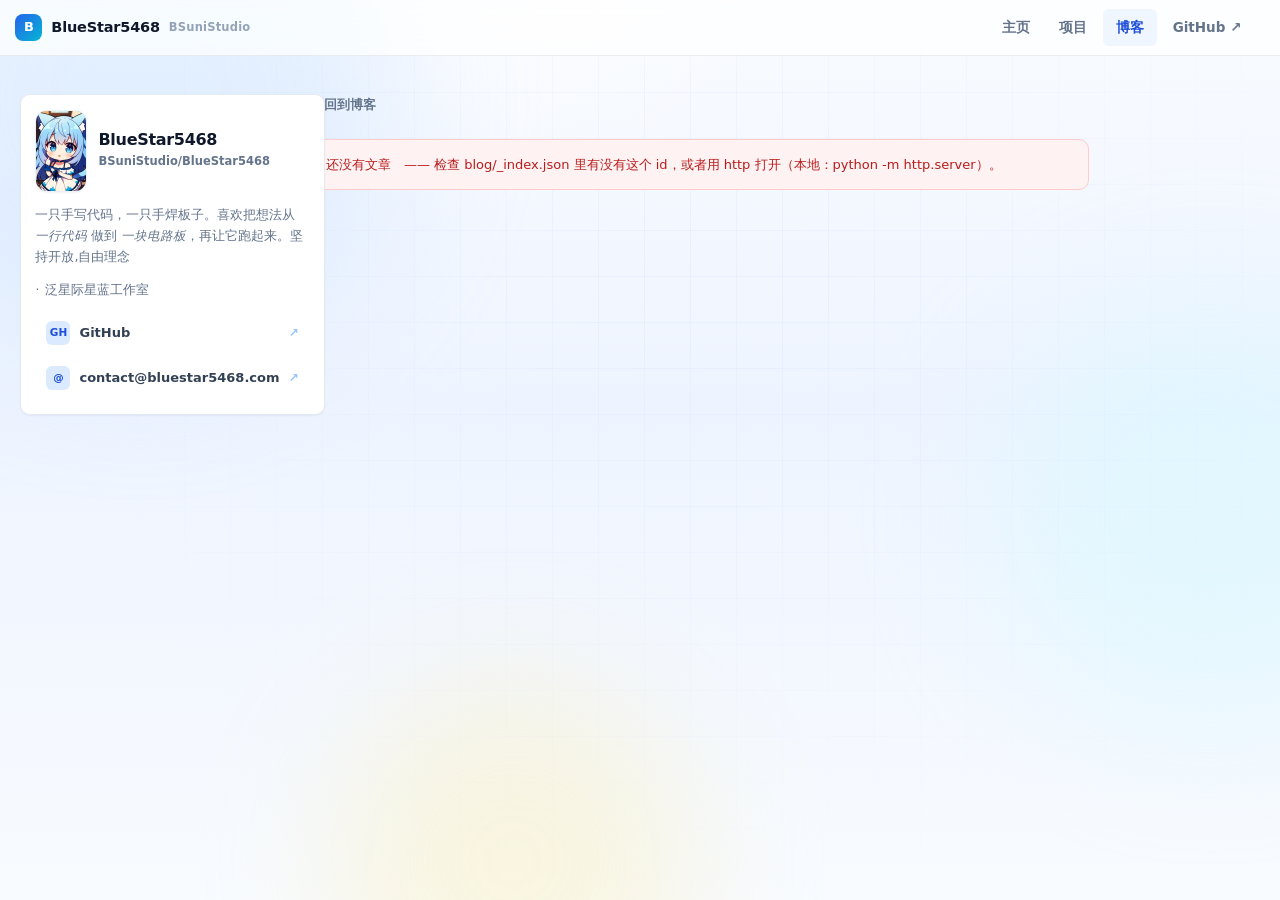
==== commit 6c429532: "feat(blog): 侧栏最近文章 + 阅读时长 + postref 引用组件，收紧左右留白 - _home.json 增加 sidebar 段：介绍卡下面放「最近文章」（复用 posts + li" ====
--- a/blog-post.html
+++ b/blog-post.html
@@ -68,6 +68,8 @@
       </nav>
 
     </div>
+    <!-- 介绍卡下面：由 blog/_home.json 的 sidebar 生成（默认放「最近文章」） -->
+    <div class="bside__extra" id="bsideExtra"></div>
   </aside>
 
   <!-- 文章内容：头部用 meta 生成，正文用 page.blocks -->
--- a/css/style.css
+++ b/css/style.css
@@ -534,14 +534,14 @@
 /* ---------- 博客（blog.html / blog-post.html） ---------- */
 .blog-shell {
   position: relative; z-index: 1;
-  max-width: 1180px; margin: 0 auto;
+  max-width: 1440px; margin: 0 auto;
   padding:
-    calc(var(--topbar-h) + clamp(20px, 5vh, 44px))
-    clamp(16px, 3vw, 32px)
+    calc(var(--topbar-h) + clamp(18px, 4.5vh, 38px))
+    clamp(12px, 1.6vw, 26px)
     clamp(40px, 8vh, 80px);
   display: grid;
-  grid-template-columns: 282px minmax(0, 1fr);
-  gap: clamp(16px, 2.2vw, 30px);
+  grid-template-columns: 268px minmax(0, 1fr);
+  gap: clamp(13px, 1.6vw, 22px);
   align-items: start;
 }
 
@@ -573,9 +573,21 @@
 .avatar--flat .avatar__letter { line-height: 1; }
 
 /* 右边：内容 */
-.bmain { display: grid; gap: clamp(14px, 2.6vh, 24px); min-width: 0; max-width: 760px; }
-.bmain--post { max-width: 720px; }
+.bmain { display: grid; gap: clamp(14px, 2.6vh, 24px); min-width: 0; max-width: 840px; }
+.bmain--post { max-width: 780px; }
 .ppost { display: grid; gap: clamp(14px, 2.6vh, 24px); min-width: 0; }
+
+/* 介绍卡下面的附加块（由 _home.json 的 sidebar 生成），窄栏里压缩一下 */
+.bside__extra { display: grid; gap: 10px; }
+.bside__extra:empty { display: none; }
+.bside__extra .blk { gap: 6px; }
+.bside__extra .blk__title { font-size: 12.5px; font-weight: 700; color: var(--muted); letter-spacing: .2px; }
+.bside__extra .posts { gap: 6px; }
+.bside__extra .post { padding: 9px 10px; gap: 0; }
+.bside__extra .post__thumb { display: none; }
+.bside__extra .post__title { font-size: 12.5px; line-height: 1.45; }
+.bside__extra .post__sum { display: none; }
+.bside__extra .posts__count { display: none; }
 
 /* 文章列表（posts 组件） */
 .posts { display: grid; gap: 8px; }
@@ -598,7 +610,16 @@
 .post__body { display: grid; gap: 3px; min-width: 0; }
 .post__head { display: flex; align-items: center; gap: 8px; flex-wrap: wrap; }
 .post__date { font-size: 11.5px; font-weight: 600; color: #94a3b8; font-variant-numeric: tabular-nums; }
+.post__min { font-size: 11.5px; font-weight: 600; color: #b6c2d1; }
+.post__label {
+  padding: 1px 7px; border-radius: 999px;
+  font-size: 10.5px; font-weight: 700; letter-spacing: .3px;
+  color: var(--blue-700); background: var(--blue-50); border: 1px solid var(--blue-100);
+}
 .post__tags { display: flex; gap: 4px; }
+.post__arrow { margin-left: auto; align-self: center; font-size: 13px; color: #cbd5e1; }
+.post--ref { border-left: 3px solid var(--blue-300); padding-left: 13px; }
+.post--ref:hover .post__arrow { color: var(--blue-600); }
 .post__title { font-size: 14.5px; font-weight: 700; letter-spacing: -.2px; line-height: 1.4; }
 .post:hover .post__title { color: var(--blue-700); }
 .post__sum { font-size: 12.5px; line-height: 1.62; color: var(--muted); }
@@ -618,6 +639,8 @@
 .posthead { display: grid; gap: 6px; padding-bottom: 15px; border-bottom: 1px solid var(--line); }
 .posthead__top { display: flex; align-items: center; gap: 8px; flex-wrap: wrap; }
 .posthead__date { font-size: 11.5px; font-weight: 600; color: #94a3b8; font-variant-numeric: tabular-nums; }
+.posthead__min { font-size: 11.5px; font-weight: 600; color: #b6c2d1; }
+.posthead__dot { font-size: 11px; color: #cbd5e1; }
 .posthead__tags { display: flex; gap: 4px; }
 .posthead__title { margin: 0; font-size: clamp(21px, 3.4vh, 29px); letter-spacing: -.7px; line-height: 1.3; }
 .posthead__sum { margin: 0; font-size: 13.5px; line-height: 1.68; color: var(--muted); }
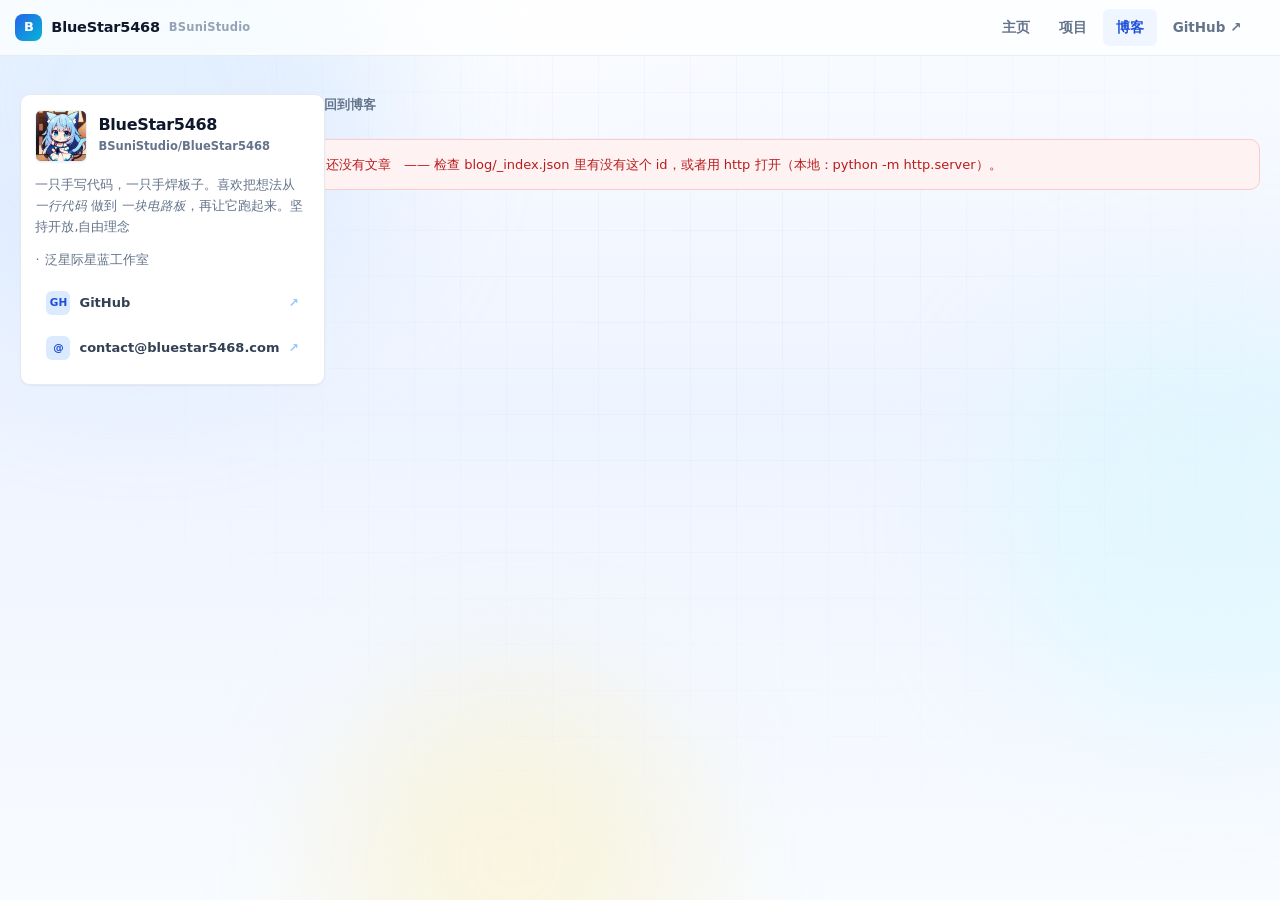
==== commit 88809bfb: "feat(seo): 内容静态化 —— 文章生成静态 HTML，功能仍用 JS - tools/build.js：在 Node 里复用 content.js / render.js / blocks." ====
--- a/blog-post.html
+++ b/blog-post.html
@@ -5,6 +5,8 @@
 <meta name="viewport" content="width=device-width, initial-scale=1" />
 <title>文章 · BlueStar5468</title>
 <meta name="description" content="博客文章。" />
+<!-- 这是加载器（参考实现），正常访问请走 blog/<id>.html 静态页；这里不让搜索引擎收录，避免和静态页重复 -->
+<meta name="robots" content="noindex, follow" />
 
 <link rel="icon" href="data:image/svg+xml,%3Csvg xmlns='http://www.w3.org/2000/svg' viewBox='0 0 100 100'%3E%3Crect width='100' height='100' rx='16' fill='%232563eb'/%3E%3Ctext y='72' x='50' text-anchor='middle' font-size='58' fill='white' font-family='sans-serif'%3EB%3C/text%3E%3C/svg%3E" />
 
--- a/css/style.css
+++ b/css/style.css
@@ -185,6 +185,26 @@
   background: rgba(146, 64, 14, .08);
 }
 
+/* 开关（实验室里的调试按钮） */
+.switch { position: relative; display: inline-flex; align-items: center; gap: 10px; cursor: pointer; user-select: none; }
+.switch input { position: absolute; width: 1px; height: 1px; opacity: 0; }
+.switch__track {
+  position: relative; flex: 0 0 40px; width: 40px; height: 22px;
+  border-radius: 999px; background: #e2e8f0; border: 1px solid var(--line);
+  transition: background .2s, border-color .2s;
+}
+.switch__dot {
+  position: absolute; top: 2px; left: 2px; width: 16px; height: 16px;
+  border-radius: 50%; background: #fff;
+  box-shadow: 0 1px 2px rgba(15, 23, 42, .25);
+  transition: transform .2s var(--ease);
+}
+.switch input:checked + .switch__track { background: var(--blue-600); border-color: var(--blue-600); }
+.switch input:checked + .switch__track .switch__dot { transform: translateX(18px); }
+.switch input:focus-visible + .switch__track { outline: 2px solid var(--blue-300); outline-offset: 2px; }
+.switch__label { font-size: 13px; line-height: 1.5; color: var(--ink-soft); }
+.switch__label code { font-size: .92em; padding: 1px 4px; border-radius: 3px; background: var(--blue-50); color: var(--blue-700); }
+
 /* ---------- 项目 / 产品页（projects.html） ---------- */
 .pbar { display: flex; align-items: center; gap: 12px; flex-wrap: wrap; }
 .filters { display: flex; flex-wrap: wrap; gap: 6px; }
@@ -258,8 +278,9 @@
 .pcard__link--primary { color: #fff; background: var(--blue-600); border-color: transparent; }
 .pcard__link--primary:hover { color: #fff; background: var(--blue-700); }
 
-.chips--sm { gap: 4px; }
-.chip--sm { padding: 2px 7px; font-size: 11px; }
+/* 双类名压过后面的 .chips / .chip */
+.chips.chips--sm { gap: 4px; }
+.chip.chip--sm { padding: 2px 7px; font-size: 11px; }
 
 .pgrid__empty {
   margin: 0; padding: 28px 16px; text-align: center;
@@ -300,7 +321,15 @@
 .page-shell > .page-main { padding: 0; margin: 0; max-width: none; }
 
 /* ---------- 项目侧边栏 ---------- */
-.pnav { position: sticky; top: calc(var(--topbar-h) + 20px); min-width: 0; }
+/* 左侧项目导航：给一层很淡的底，收起时缩成窄条 */
+.pnav {
+  position: sticky; top: calc(var(--topbar-h) + 20px);
+  min-width: 0;
+  padding: 10px 8px;
+  background: rgba(255, 255, 255, .5);
+  border: 1px solid rgba(15, 23, 42, .05);
+  border-radius: var(--radius);
+}
 .pnav__toggle {
   display: inline-flex; align-items: center; justify-content: center;
   width: 28px; height: 28px; margin-bottom: 8px;
@@ -351,7 +380,8 @@
 html.pnav-collapsed .pnav__item { justify-content: center; padding: 8px 0; }
 
 /* ---------- 详情页（project.html）---------- */
-.pd-main { display: grid; gap: clamp(16px, 3vh, 28px); min-width: 0; max-width: 900px; }
+/* 详情正文：跟着列宽一起长（左栏收起后不会只往左平移、右边空一大块） */
+.pd-main { display: grid; gap: clamp(16px, 3vh, 28px); min-width: 0; max-width: 1120px; }
 
 .blk { display: grid; gap: 10px; min-width: 0; }
 .blk__title { margin: 0; font-size: 18px; letter-spacing: -.3px; }
@@ -444,15 +474,29 @@
 
 /* 代码块 */
 .codeblk { position: relative; border-radius: var(--radius); background: #0f172a; overflow: hidden; }
-.codeblk pre { margin: 0; padding: 15px 16px; overflow-x: auto; }
+/* 顶部横条：文件名在左，语言标签在右（两个都可选） */
+.codeblk__bar {
+  display: flex; align-items: center; gap: 10px;
+  padding: 7px 16px;
+  background: rgba(148, 163, 184, .07);
+  border-bottom: 1px solid rgba(148, 163, 184, .16);
+  font-size: 11px; font-weight: 700;
+}
+.codeblk__file {
+  flex: 1; min-width: 0;
+  overflow: hidden; text-overflow: ellipsis; white-space: nowrap;
+  font-family: ui-monospace, SFMono-Regular, Consolas, monospace;
+  letter-spacing: .2px; color: #cbd5e1;
+}
+.codeblk__lang {
+  flex: 0 0 auto;
+  font-size: 10px; letter-spacing: .6px; text-transform: uppercase;
+  color: #64748b;
+}
+.codeblk pre { margin: 0; padding: 14px 16px; overflow-x: auto; }
 .codeblk code {
   font-family: ui-monospace, SFMono-Regular, Consolas, "Liberation Mono", monospace;
   font-size: 12.5px; line-height: 1.72; color: #e2e8f0; white-space: pre;
-}
-.codeblk__lang {
-  position: absolute; top: 8px; right: 11px;
-  font-size: 10px; font-weight: 700; letter-spacing: .6px; text-transform: uppercase;
-  color: #64748b;
 }
 
 /* 图片 / 图集 */
@@ -519,6 +563,7 @@
     position: static; display: flex; align-items: center; gap: 8px;
     margin: 0 calc(-1 * clamp(16px, 3vw, 32px));
     padding: 0 clamp(16px, 3vw, 32px) 6px;
+    background: transparent; border: 0; border-radius: 0;
     overflow-x: auto; -webkit-overflow-scrolling: touch;
   }
   .pnav__toggle { display: none; }
@@ -564,17 +609,21 @@
 .bside__links { display: grid; gap: 3px; }
 
 /* 头像的纯 CSS 版本（没有图片时显示字母） */
-.avatar--flat {
+/* 双类名是有意的：修饰符要压过后面定义的基础类（.avatar 在 700 行附近），
+   否则 width 来自这里、height 来自基础类，头像会变成竖长方形 */
+.avatar.avatar--flat {
   width: 52px; height: 52px; flex: 0 0 52px;
   display: grid; place-items: center;
+  border-radius: 6px;                       /* 方形一点 */
   background: linear-gradient(135deg, var(--blue-600), var(--cyan-500));
   color: #fff; font-size: 19px; font-weight: 800; letter-spacing: -.4px;
 }
 .avatar--flat .avatar__letter { line-height: 1; }
 
 /* 右边：内容 */
-.bmain { display: grid; gap: clamp(14px, 2.6vh, 24px); min-width: 0; max-width: 840px; }
-.bmain--post { max-width: 780px; }
+.bmain { display: grid; gap: clamp(14px, 2.6vh, 24px); min-width: 0; max-width: 1000px; }
+/* 文章页和列表页同一套宽度规则：不居中固定宽（那样左右都会留一大块空白） */
+.bmain--post { max-width: 1000px; }
 .ppost { display: grid; gap: clamp(14px, 2.6vh, 24px); min-width: 0; }
 
 /* 介绍卡下面的附加块（由 _home.json 的 sidebar 生成），窄栏里压缩一下 */
@@ -651,6 +700,183 @@
   .bside { position: static; }
   .bside__card { display: grid; grid-template-columns: 1fr; }
   .bmain, .bmain--post { max-width: none; }
+}
+
+/* 快捷键（Ctrl+Alt）临时冒出来的实验室入口 */
+.labkey {
+  position: fixed;
+  top: calc(var(--topbar-h) + 10px);
+  right: 14px;
+  z-index: 120;
+  display: inline-flex; align-items: center; gap: 6px;
+  padding: 7px 13px;
+  font-size: 12.5px; font-weight: 700; color: #fff;
+  text-decoration: none; white-space: nowrap;
+  background: linear-gradient(135deg, var(--blue-600), var(--cyan-500));
+  border-radius: 999px;
+  box-shadow: 0 6px 18px -6px rgba(37, 99, 235, .55);
+  opacity: 0; transform: translateY(-8px) scale(.96);
+  pointer-events: none;
+  transition: opacity .18s, transform .18s var(--ease);
+}
+.labkey.is-on { opacity: 1; transform: none; pointer-events: auto; }
+.labkey:hover { filter: brightness(1.06); }
+.labkey:focus-visible { outline: 2px solid #fff; outline-offset: 2px; }
+
+/* ---------- 写文章的小工具（studio.html） ---------- */
+.studio {
+  position: relative; z-index: 1;
+  max-width: 1760px; margin: 0 auto;
+  padding: calc(var(--topbar-h) + 14px) clamp(10px, 1.4vw, 20px) 60px;
+  display: grid; gap: 12px;
+}
+.studio__bar {
+  display: flex; align-items: center; gap: 8px; flex-wrap: wrap;
+  padding: 8px 10px;
+  background: var(--white); border: 1px solid var(--line);
+  border-radius: var(--radius); box-shadow: var(--shadow-1);
+}
+.studio__id { flex: 1 1 260px; min-width: 180px; }
+.studio__spacer { flex: 1 1 auto; }
+
+.studio__grid {
+  display: grid;
+  /* 左栏宽度用变量控制：收起时变窄，中间的编辑器自动吃掉剩下的地方 */
+  grid-template-columns: var(--studio-leftw, 300px) minmax(300px, 1.4fr) minmax(0, 1fr);
+  gap: 12px;
+  align-items: start;
+}
+.studio__grid.is-left-closed { --studio-leftw: 48px; }
+
+.studio__left { display: grid; gap: 10px; min-width: 0; }
+.studio__mid { display: grid; gap: 12px; min-width: 0; }
+.studio__leftHead { display: flex; align-items: center; gap: 7px; }
+.studio__leftTitle { font-size: 11.5px; font-weight: 700; letter-spacing: .3px; color: var(--muted); }
+
+.studio__collapse {
+  width: 22px; height: 22px; padding: 0; line-height: 1;
+  font-size: 12px; color: var(--muted); cursor: pointer;
+  background: var(--white); border: 1px solid var(--line); border-radius: var(--radius-sm);
+  transition: color .15s, border-color .15s, background .15s;
+}
+.studio__collapse:hover { color: var(--blue-700); border-color: var(--blue-200); background: var(--blue-50); }
+.studio__collapse.is-closed { color: var(--blue-700); border-color: var(--blue-100); background: var(--blue-50); }
+
+.studio__leftBody { display: grid; gap: 10px; }
+.studio__rail { display: none; flex-direction: column; gap: 6px; }
+.studio__railBtn {
+  width: 32px; height: 32px; padding: 0; line-height: 1;
+  font-size: 14px; color: var(--muted); cursor: pointer;
+  background: var(--white); border: 1px solid var(--line); border-radius: var(--radius-sm);
+  transition: color .15s, border-color .15s, background .15s;
+}
+.studio__railBtn:hover { color: var(--blue-700); border-color: var(--blue-200); background: var(--blue-50); }
+
+.studio__grid.is-left-closed .studio__leftBody,
+.studio__grid.is-left-closed .studio__leftTitle { display: none; }
+.studio__grid.is-left-closed .studio__rail { display: flex; }
+
+/* 分区折叠 */
+.studio__sec { padding: 0; overflow: hidden; }
+.studio__secHead {
+  display: flex; align-items: center; gap: 8px; width: 100%;
+  padding: 9px 12px; cursor: pointer;
+  font: inherit; font-size: 12.5px; font-weight: 700; color: var(--ink-soft);
+  text-align: left; background: transparent; border: 0;
+}
+.studio__secHead:hover { background: rgba(15, 23, 42, .03); }
+.studio__secTitle { flex: 1; }
+.studio__chev { font-size: 10px; color: #94a3b8; transition: transform .18s var(--ease); }
+.studio__sec.is-closed .studio__chev { transform: rotate(-90deg); }
+.studio__secBody { display: grid; gap: 8px; padding: 0 12px 12px; }
+.studio__sec.is-closed .studio__secBody { display: none; }
+.studio__secBody .fld:last-child { margin-bottom: 0; }
+
+/* 右栏：预览 */
+.studio__right { position: sticky; top: calc(var(--topbar-h) + 14px); display: grid; gap: 8px; min-width: 0; }
+.studio__pvBar { display: flex; align-items: center; gap: 6px; flex-wrap: wrap; }
+.studio__pvTitle { font-size: 11.5px; font-weight: 700; letter-spacing: .3px; color: var(--muted); }
+.studio__pvBtns { display: flex; gap: 3px; }
+.studio__pvBtn {
+  padding: 3px 8px; font: inherit; font-size: 11.5px; font-weight: 600; cursor: pointer;
+  color: var(--muted); background: var(--white);
+  border: 1px solid var(--line); border-radius: var(--radius-sm);
+  transition: color .15s, border-color .15s, background .15s;
+}
+.studio__pvBtn:hover { color: var(--ink); border-color: var(--blue-200); }
+.studio__pvBtn.is-on { color: var(--blue-700); background: var(--blue-50); border-color: var(--blue-100); }
+.studio__pvSize { margin-left: auto; font-size: 11px; color: #94a3b8; font-variant-numeric: tabular-nums; }
+
+.studio__frame {
+  resize: both; overflow: auto;
+  width: 100%; min-width: 300px; max-width: 100%;
+  height: 68vh; min-height: 300px;
+  background: #fff; border: 1px solid var(--line);
+  border-radius: var(--radius); box-shadow: var(--shadow-1);
+}
+.studio__iframe { display: block; width: 100%; height: 100%; border: 0; background: #fff; }
+.studio__pvHint { margin: 0; font-size: 11px; line-height: 1.6; color: #b6c2d1; }
+
+/* 表单字段 */
+.fld { display: grid; gap: 4px; margin-bottom: 10px; }
+.fld:last-child { margin-bottom: 0; }
+.fld__cap { font-size: 11.5px; font-weight: 600; color: var(--muted); }
+.fld input, .fld textarea, .fld select, .studio__id {
+  width: 100%; padding: 7px 9px;
+  font: inherit; font-size: 13px; line-height: 1.5;
+  color: var(--ink); background: #fff;
+  border: 1px solid var(--line); border-radius: var(--radius-sm);
+}
+.fld input:focus, .fld textarea:focus, .fld select:focus, .studio__id:focus {
+  outline: none; border-color: var(--blue-300); box-shadow: 0 0 0 3px var(--blue-50);
+}
+.fld textarea { resize: vertical; }
+.fld__json { font-family: ui-monospace, Consolas, monospace; font-size: 12px; line-height: 1.62; }
+.fld__json.is-bad { border-color: #fca5a5; background: #fef2f2; }
+.fld__tip { margin: 0 0 8px; font-size: 11.5px; line-height: 1.6; color: #94a3b8; }
+
+/* 块列表 */
+.studio__blocks { display: grid; gap: 2px; margin-bottom: 10px; }
+.brow {
+  display: flex; align-items: center; gap: 7px;
+  padding: 6px 8px; border-radius: var(--radius-sm);
+  border: 1px solid transparent; cursor: pointer;
+  font-size: 12.5px; color: var(--ink-soft);
+}
+.brow:hover { background: rgba(15, 23, 42, .04); }
+.brow.is-sel { background: var(--blue-50); border-color: var(--blue-100); color: var(--blue-700); font-weight: 600; }
+.brow__no { flex: 0 0 18px; text-align: right; font-size: 11px; color: #94a3b8; font-variant-numeric: tabular-nums; }
+.brow__name { flex: 1; min-width: 0; overflow: hidden; text-overflow: ellipsis; white-space: nowrap; }
+.brow__ops { display: flex; gap: 1px; opacity: 0; transition: opacity .15s; }
+.brow:hover .brow__ops, .brow.is-sel .brow__ops { opacity: 1; }
+.brow__op {
+  width: 20px; height: 20px; padding: 0; line-height: 1;
+  font-size: 11px; color: var(--muted);
+  background: transparent; border: 0; border-radius: 4px; cursor: pointer;
+}
+.brow__op:hover { background: rgba(15, 23, 42, .08); color: var(--ink); }
+
+.studio__add { display: flex; gap: 6px; }
+.studio__add select {
+  flex: 1; min-width: 0; padding: 6px 8px;
+  font: inherit; font-size: 12.5px;
+  background: #fff; border: 1px solid var(--line); border-radius: var(--radius-sm);
+}
+.studio__json {
+  margin: 8px 0 0; max-height: 320px; overflow: auto;
+  padding: 12px 14px; border-radius: var(--radius);
+  font-family: ui-monospace, Consolas, monospace;
+  font-size: 11.5px; line-height: 1.62;
+  color: #e2e8f0; background: #0f172a;
+}
+
+@media (max-width: 1280px) {
+  .studio__grid { grid-template-columns: var(--studio-leftw, 280px) minmax(0, 1fr); }
+  .studio__right { grid-column: 1 / -1; position: static; }
+}
+@media (max-width: 860px) {
+  .studio__grid { grid-template-columns: minmax(0, 1fr); }
+  .studio__left, .studio__mid, .studio__right { grid-column: auto; }
 }
 
 /* ---------- 布局（首页：左栏 + 右侧滚动舞台） ---------- */
@@ -720,7 +946,7 @@
 
 .avatar {
   width: 82px; height: 82px;
-  border-radius: var(--radius-lg);
+  border-radius: 8px;
   overflow: hidden;
   border: 1px solid rgba(255, 255, 255, .9);
   box-shadow: var(--shadow-1);
@@ -1295,6 +1521,8 @@
   .profile { height: auto; overflow: visible; border-radius: 0 var(--radius-lg) var(--radius-lg) 0; }
   .profile__foot { margin-top: 18px; }
   .avatar { width: 72px; height: 72px; }
+  /* 博客里那个小头像有 flex-basis，别被上面的 width/height 拉成竖条 */
+  .avatar.avatar--flat { width: 52px; height: 52px; flex: 0 0 52px; }
   .two-col { grid-template-columns: minmax(0, 1fr); }
   .two-col .work--slim { grid-template-columns: auto minmax(0, 1fr); }
   .two-col .work__ico { display: grid; }
